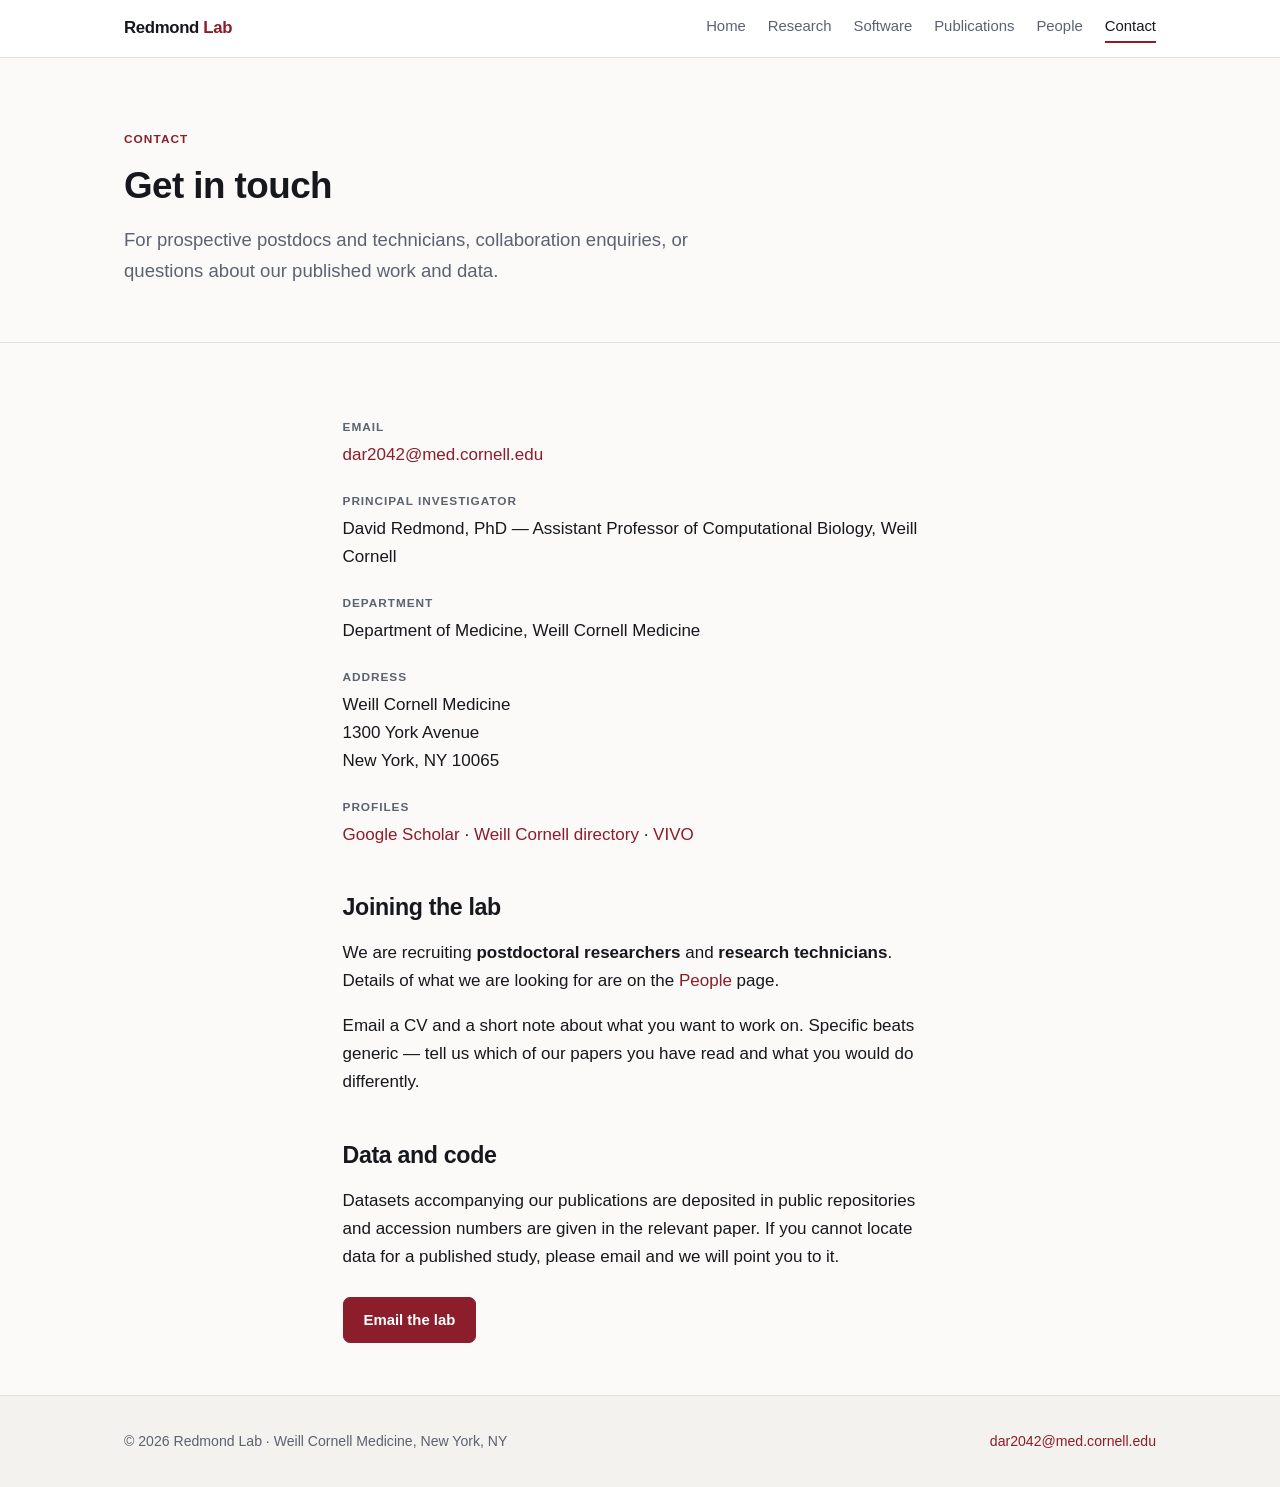
==== contact.html @ 6d59be24 "Add Software page; rename AI theme to ML for spatial/imaging; stronger Approach; expand collaborator" ====
<!DOCTYPE html>
<html lang="en">
<head>
<meta charset="utf-8">
<meta name="viewport" content="width=device-width, initial-scale=1">
<title>Contact &middot; Redmond Lab</title>
<meta name="description" content="Contact the Redmond Lab at Weill Cornell Medicine.">
<link rel="stylesheet" href="style.css">
</head>
<body>

<header class="site">
  <div class="wrap">
    <a class="brand" href="index.html">Redmond <span>Lab</span></a>
    <nav class="site">
      <a href="index.html">Home</a>
      <a href="research.html">Research</a>
      <a href="software.html">Software</a>
      <a href="publications.html">Publications</a>
      <a href="people.html">People</a>
      <a href="contact.html" aria-current="page">Contact</a>
    </nav>
  </div>
</header>

<div class="hero">
  <div class="wrap">
    <p class="kicker">Contact</p>
    <h1>Get in touch</h1>
    <p class="lead">
      For prospective postdocs and technicians, collaboration enquiries, or questions
      about our published work and data.
    </p>
  </div>
</div>

<section>
  <div class="wrap prose">

    <dl class="meta">
      <dt>Email</dt>
      <dd><a href="mailto:dar2042@med.cornell.edu">dar2042@med.cornell.edu</a></dd>

      <dt>Principal investigator</dt>
      <dd>David Redmond, PhD &mdash; Assistant Professor of Computational Biology, Weill Cornell</dd>

      <dt>Department</dt>
      <dd>Department of Medicine, Weill Cornell Medicine</dd>

      <dt>Address</dt>
      <!-- TODO: replace with your building, room and street address. -->
      <dd>
        Weill Cornell Medicine<br>
        1300 York Avenue<br>
        New York, NY 10065
      </dd>

      <dt>Profiles</dt>
      <dd>
        <a href="https://scholar.google.com/citations?user=XUTpJfoAAAAJ&amp;hl=en">Google Scholar</a> &middot;
        <a href="https://directory.weill.cornell.edu/person/profile/dar2042">Weill Cornell directory</a> &middot;
        <a href="https://vivo.weill.cornell.edu/display/cwid-dar2042">VIVO</a>
      </dd>
    </dl>

    <h2>Joining the lab</h2>
    <p>
      We are recruiting <strong>postdoctoral researchers</strong> and
      <strong>research technicians</strong>. Details of what we are looking for are on the
      <a href="people.html#join">People</a> page.
    </p>
    <p>
      Email a CV and a short note about what you want to work on. Specific beats generic
      &mdash; tell us which of our papers you have read and what you would do differently.
    </p>

    <h2>Data and code</h2>
    <!-- TODO: add GEO accessions and GitHub repository links for published datasets. -->
    <p>
      Datasets accompanying our publications are deposited in public repositories and
      accession numbers are given in the relevant paper. If you cannot locate data for a
      published study, please email and we will point you to it.
    </p>

    <div class="btn-row">
      <a class="btn" href="mailto:dar2042@med.cornell.edu">Email the lab</a>
    </div>

  </div>
</section>

<footer class="site">
  <div class="wrap">
    <p>&copy; 2026 Redmond Lab &middot; Weill Cornell Medicine, New York, NY</p>
    <p><a href="mailto:dar2042@med.cornell.edu">dar2042@med.cornell.edu</a></p>
  </div>
</footer>

</body>
</html>
---- style.css ----
/* Redmond Lab — redmondlab.org
   Single stylesheet, no dependencies. */

:root {
  --bg: #fbfaf8;
  --surface: #ffffff;
  --surface-alt: #f4f2ee;
  --text: #16181d;
  --muted: #5b6270;
  --border: #e4e1db;
  --accent: #8c1d2a;
  --accent-hover: #6f1621;
  --accent-soft: #f6ebec;
  --max: 1080px;
}

@media (prefers-color-scheme: dark) {
  :root {
    --bg: #101216;
    --surface: #171a20;
    --surface-alt: #1c2028;
    --text: #e8eaed;
    --muted: #98a0ae;
    --border: #272c35;
    --accent: #e8737f;
    --accent-hover: #f2929c;
    --accent-soft: #241a1d;
  }
}

*, *::before, *::after { box-sizing: border-box; }

html { -webkit-text-size-adjust: 100%; }

body {
  margin: 0;
  background: var(--bg);
  color: var(--text);
  font-family: -apple-system, BlinkMacSystemFont, "Segoe UI", Roboto,
               "Helvetica Neue", Arial, sans-serif;
  font-size: 17px;
  line-height: 1.65;
  -webkit-font-smoothing: antialiased;
}

.wrap { max-width: var(--max); margin: 0 auto; padding: 0 24px; }
.prose { max-width: 68ch; }

a { color: var(--accent); text-decoration: none; }
a:hover { color: var(--accent-hover); text-decoration: underline; }

h1, h2, h3 { line-height: 1.25; font-weight: 650; letter-spacing: -0.015em; }
h1 { font-size: 2.3rem; margin: 0 0 .5rem; }
h2 { font-size: 1.45rem; margin: 2.75rem 0 .9rem; }
h3 { font-size: 1.08rem; margin: 0 0 .4rem; }

/* ---------- header ---------- */

header.site {
  border-bottom: 1px solid var(--border);
  background: var(--surface);
  position: sticky;
  top: 0;
  z-index: 10;
}

header.site .wrap {
  display: flex;
  align-items: center;
  justify-content: space-between;
  gap: 24px;
  flex-wrap: wrap;
  padding-top: 14px;
  padding-bottom: 14px;
}

.brand {
  font-weight: 680;
  font-size: 1.05rem;
  letter-spacing: -0.02em;
  color: var(--text);
}
.brand:hover { text-decoration: none; color: var(--accent); }
.brand span { color: var(--accent); }

nav.site { display: flex; gap: 22px; flex-wrap: wrap; }
nav.site a {
  color: var(--muted);
  font-size: .93rem;
  font-weight: 500;
  padding-bottom: 2px;
  border-bottom: 2px solid transparent;
}
nav.site a:hover { color: var(--text); text-decoration: none; }
nav.site a[aria-current="page"] {
  color: var(--text);
  border-bottom-color: var(--accent);
}

/* ---------- hero ---------- */

.hero { padding: 72px 0 56px; border-bottom: 1px solid var(--border); }
.hero .kicker {
  text-transform: uppercase;
  letter-spacing: .09em;
  font-size: .74rem;
  font-weight: 650;
  color: var(--accent);
  margin: 0 0 14px;
}
.hero p.lead {
  font-size: 1.16rem;
  color: var(--muted);
  max-width: 62ch;
  margin: 1rem 0 0;
}
.hero .affil {
  font-size: 1rem;
  color: var(--muted);
  margin: .35rem 0 0;
}

/* ---------- sections & cards ---------- */

section { padding: 52px 0; }
section + section { border-top: 1px solid var(--border); }

.eyebrow {
  text-transform: uppercase;
  letter-spacing: .09em;
  font-size: .74rem;
  font-weight: 650;
  color: var(--muted);
  margin: 0 0 1.4rem;
}

.grid {
  display: grid;
  grid-template-columns: repeat(auto-fit, minmax(248px, 1fr));
  gap: 20px;
}

.card {
  background: var(--surface);
  border: 1px solid var(--border);
  border-radius: 10px;
  padding: 24px;
}
.card p { margin: 0; color: var(--muted); font-size: .95rem; }

/* The four research themes sit on one row on desktop, collapsing
   to 2-up then 1-up on narrower screens. */
.grid.themes { grid-template-columns: repeat(4, 1fr); }
@media (max-width: 900px) { .grid.themes { grid-template-columns: repeat(2, 1fr); } }
@media (max-width: 560px) { .grid.themes { grid-template-columns: 1fr; } }

a.card {
  color: inherit;
  display: flex;
  flex-direction: column;
  transition: border-color .15s ease, transform .15s ease, box-shadow .15s ease;
}
a.card:hover {
  text-decoration: none;
  border-color: var(--accent);
  transform: translateY(-2px);
  box-shadow: 0 6px 18px rgba(0, 0, 0, .07);
}
a.card h3 { transition: color .15s ease; }
a.card:hover h3 { color: var(--accent); }
a.card:focus-visible {
  outline: 2px solid var(--accent);
  outline-offset: 3px;
}
a.card .more {
  margin-top: auto;
  padding-top: 16px;
  font-size: .84rem;
  font-weight: 600;
  color: var(--accent);
}

@media (prefers-reduced-motion: reduce) {
  a.card, a.card h3 { transition: none; }
  a.card:hover { transform: none; }
}

/* ---------- theme blocks (research page) ---------- */

.theme {
  display: grid;
  grid-template-columns: 190px 1fr;
  gap: 32px;
  padding: 40px 0;
  border-top: 1px solid var(--border);
  scroll-margin-top: 88px; /* clears the sticky header when jumped to via #anchor */
}
.theme .papers-label {
  text-transform: uppercase;
  letter-spacing: .08em;
  font-size: .72rem;
  font-weight: 650;
  color: var(--muted);
  margin: 1.8rem 0 .2rem;
}
.theme:first-of-type { border-top: none; }
.theme > h2 { margin: 0; font-size: 1.18rem; }
.theme .body p { margin-top: 0; }
.theme .body p:last-child { margin-bottom: 0; }

@media (max-width: 720px) {
  .theme { grid-template-columns: 1fr; gap: 10px; }
}

/* ---------- publications ---------- */

.pub-year {
  font-size: .8rem;
  font-weight: 700;
  letter-spacing: .08em;
  color: var(--accent);
  margin: 2.2rem 0 .7rem;
  padding-bottom: .4rem;
  border-bottom: 1px solid var(--border);
}

ul.pubs { list-style: none; margin: 0; padding: 0; }
ul.pubs li {
  padding: 11px 0;
  border-bottom: 1px solid var(--border);
  font-size: .95rem;
}
ul.pubs li:last-child { border-bottom: none; }
ul.pubs .venue { color: var(--muted); font-style: italic; }

.highlight {
  background: var(--accent-soft);
  border-left: 3px solid var(--accent);
  border-radius: 0 8px 8px 0;
  padding: 18px 22px;
  margin: 0 0 12px;
}
.highlight .venue { color: var(--muted); font-style: italic; font-size: .9rem; }

/* ---------- misc ---------- */

.btn-row { display: flex; gap: 12px; flex-wrap: wrap; margin-top: 26px; }
.btn {
  display: inline-block;
  padding: 10px 20px;
  border-radius: 7px;
  font-size: .93rem;
  font-weight: 550;
  border: 1px solid var(--accent);
  background: var(--accent);
  color: #fff;
}
.btn:hover { background: var(--accent-hover); border-color: var(--accent-hover); color: #fff; text-decoration: none; }
.btn.ghost { background: transparent; color: var(--accent); }
.btn.ghost:hover { background: var(--accent-soft); color: var(--accent); }

@media (prefers-color-scheme: dark) {
  .btn { color: #14161a; }
  .btn:hover { color: #14161a; }
}

dl.meta { margin: 0; }
dl.meta dt {
  font-size: .74rem;
  text-transform: uppercase;
  letter-spacing: .08em;
  font-weight: 650;
  color: var(--muted);
  margin-top: 1.4rem;
}
dl.meta dd { margin: .25rem 0 0; }

footer.site {
  border-top: 1px solid var(--border);
  padding: 34px 0;
  color: var(--muted);
  font-size: .88rem;
  background: var(--surface-alt);
}
footer.site .wrap {
  display: flex;
  justify-content: space-between;
  gap: 16px;
  flex-wrap: wrap;
}
footer.site p { margin: 0; }
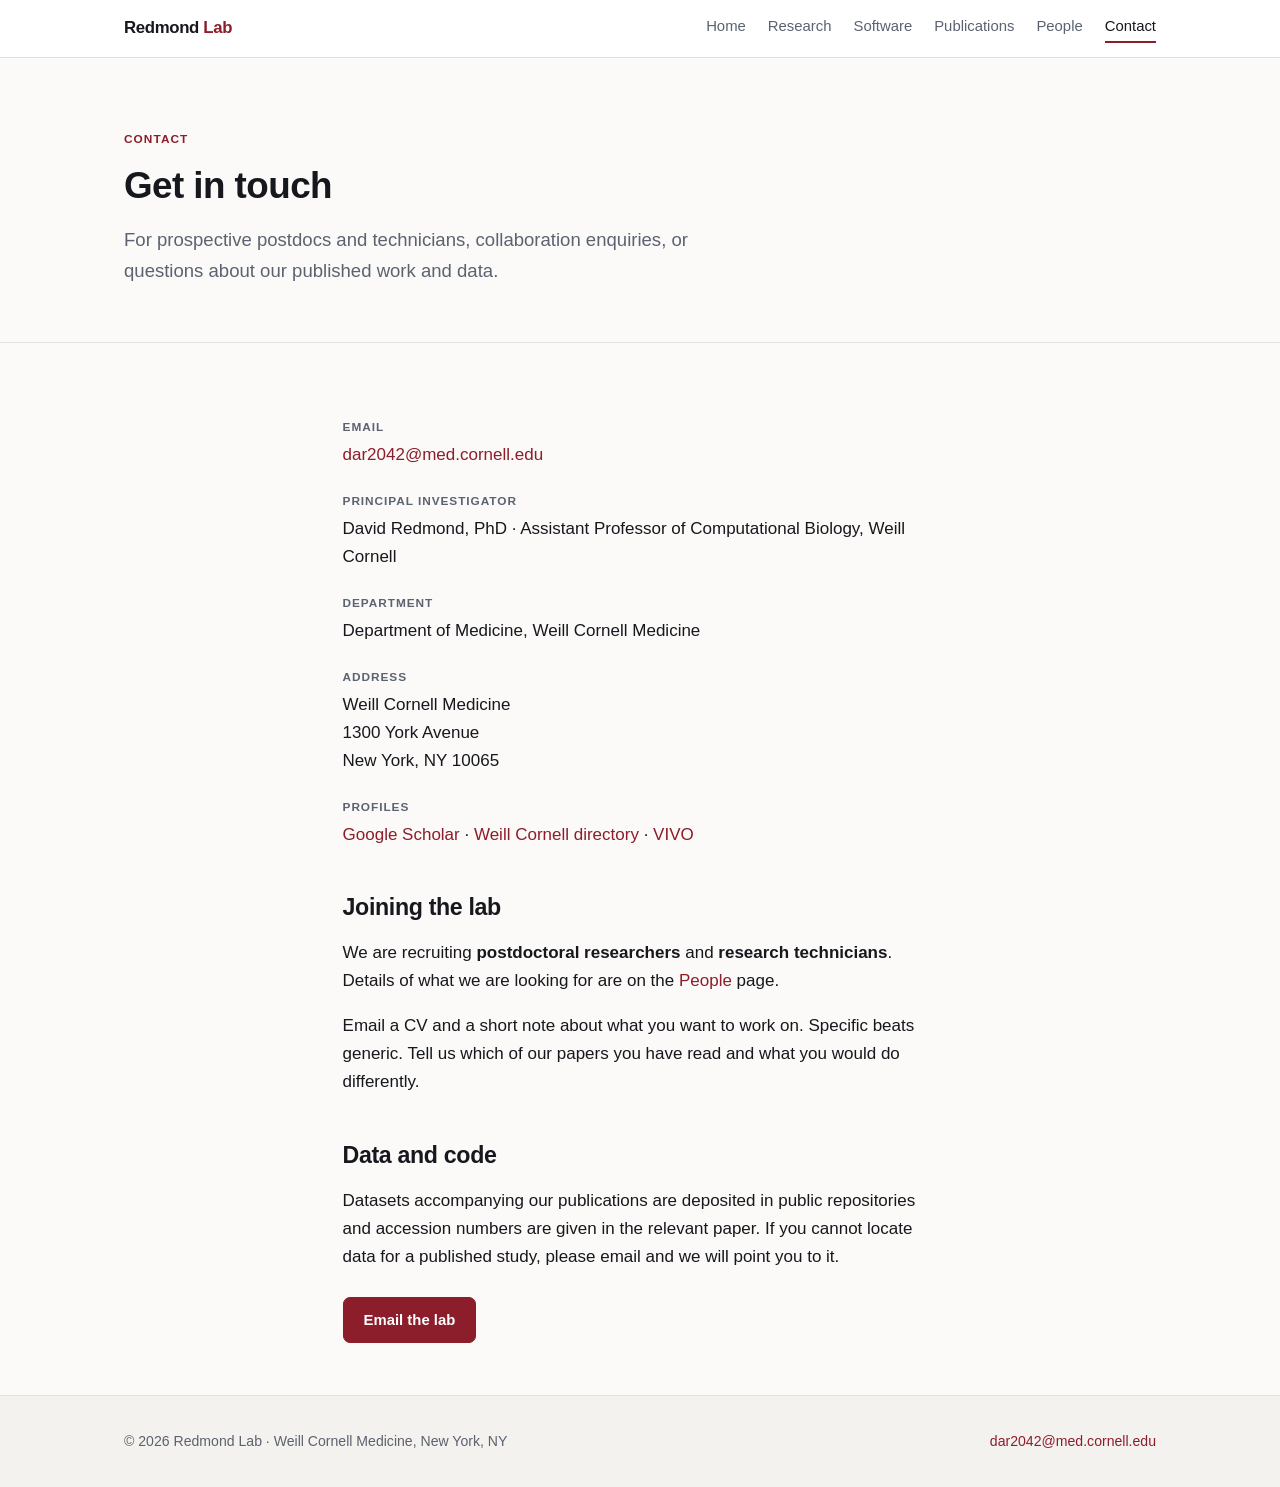
==== commit 42d15188: "Remove em dashes and plain down the prose" ====
--- a/contact.html
+++ b/contact.html
@@ -3,8 +3,21 @@
 <head>
 <meta charset="utf-8">
 <meta name="viewport" content="width=device-width, initial-scale=1">
-<title>Contact &middot; Redmond Lab</title>
-<meta name="description" content="Contact the Redmond Lab at Weill Cornell Medicine.">
+<title>Contact | Redmond Lab, Weill Cornell Medicine</title>
+<meta name="description" content="Contact the Redmond Lab at Weill Cornell Medicine about collaborations, data, or postdoc and technician positions.">
+<meta name="author" content="David Redmond">
+<link rel="canonical" href="https://redmondlab.org/contact.html">
+
+<meta property="og:type" content="website">
+<meta property="og:site_name" content="Redmond Lab">
+<meta property="og:title" content="Contact | Redmond Lab, Weill Cornell Medicine">
+<meta property="og:description" content="Contact the Redmond Lab at Weill Cornell Medicine about collaborations, data, or postdoc and technician positions.">
+<meta property="og:url" content="https://redmondlab.org/contact.html">
+<meta property="og:locale" content="en_US">
+<meta name="twitter:card" content="summary">
+<meta name="twitter:title" content="Contact | Redmond Lab, Weill Cornell Medicine">
+<meta name="twitter:description" content="Contact the Redmond Lab at Weill Cornell Medicine about collaborations, data, or postdoc and technician positions.">
+
 <link rel="stylesheet" href="style.css">
 </head>
 <body>
@@ -42,7 +55,7 @@
       <dd><a href="mailto:dar2042@med.cornell.edu">dar2042@med.cornell.edu</a></dd>
 
       <dt>Principal investigator</dt>
-      <dd>David Redmond, PhD &mdash; Assistant Professor of Computational Biology, Weill Cornell</dd>
+      <dd>David Redmond, PhD &middot; Assistant Professor of Computational Biology, Weill Cornell</dd>
 
       <dt>Department</dt>
       <dd>Department of Medicine, Weill Cornell Medicine</dd>
@@ -70,8 +83,8 @@
       <a href="people.html#join">People</a> page.
     </p>
     <p>
-      Email a CV and a short note about what you want to work on. Specific beats generic
-      &mdash; tell us which of our papers you have read and what you would do differently.
+      Email a CV and a short note about what you want to work on. Specific beats generic.
+      Tell us which of our papers you have read and what you would do differently.
     </p>
 
     <h2>Data and code</h2>
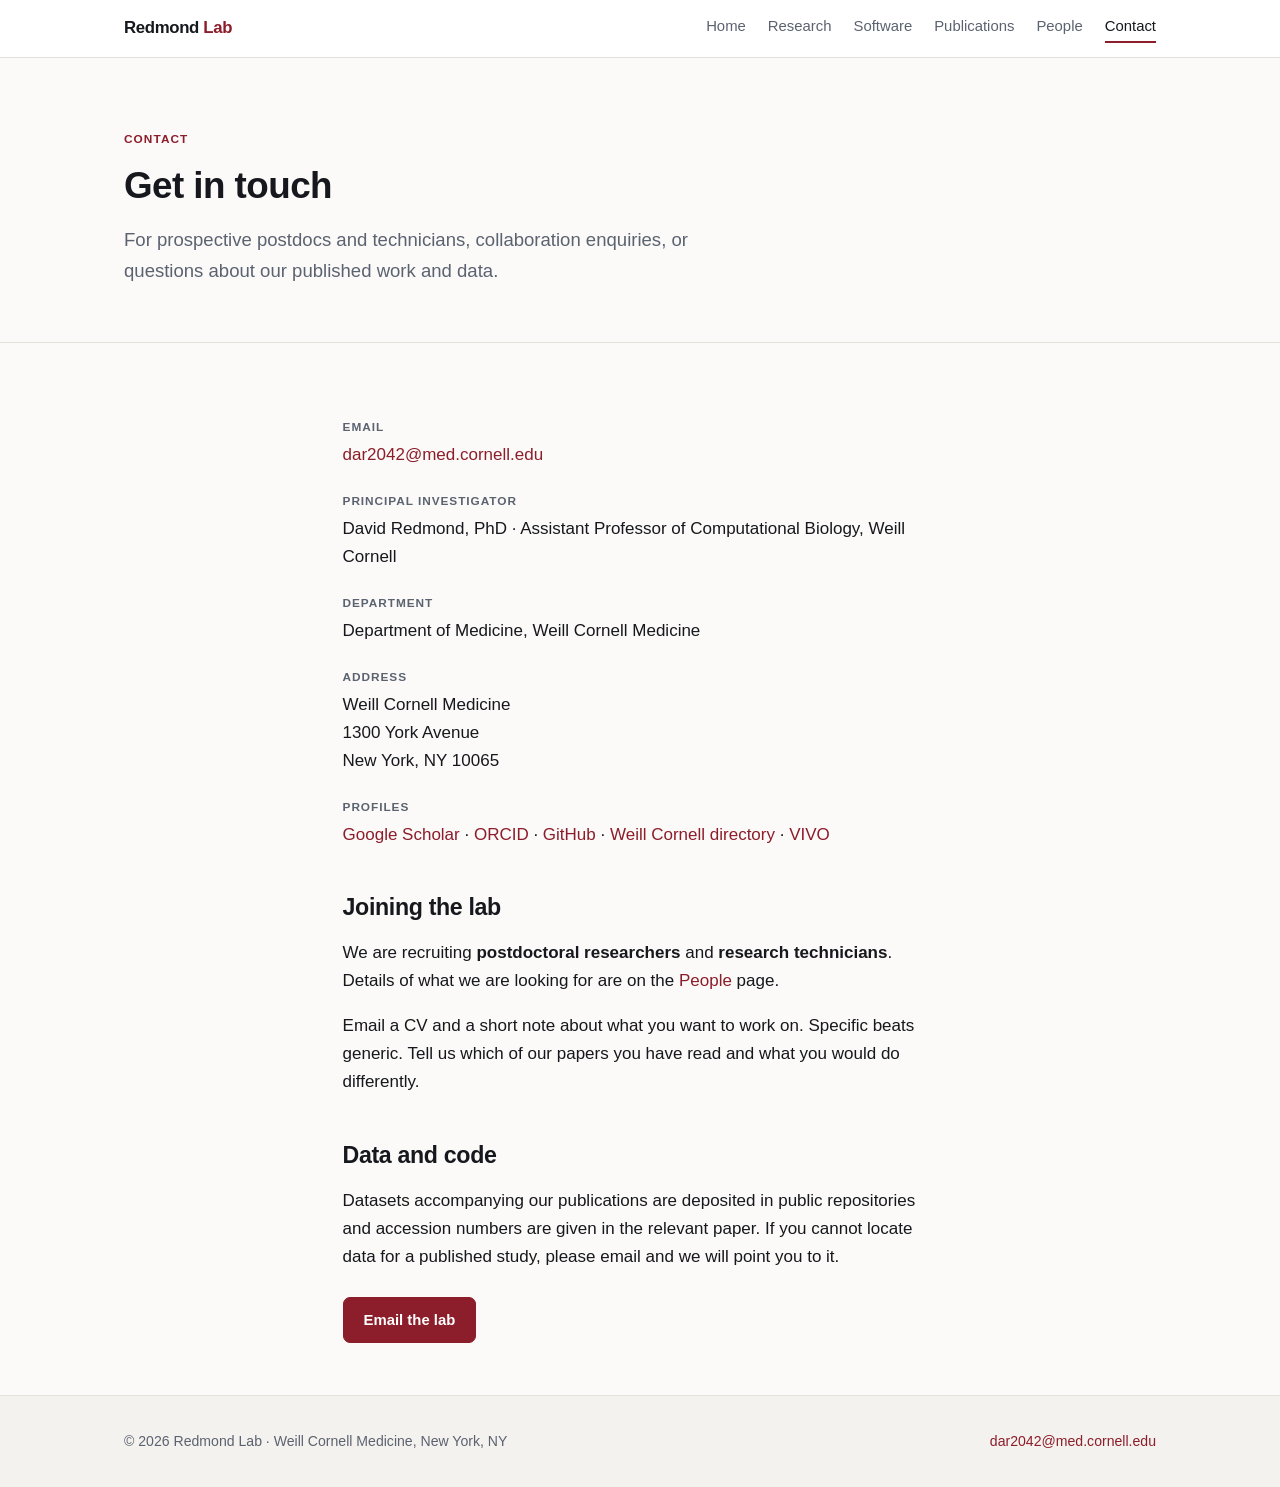
==== commit 1b9624d6: "Add ORCID to profile links and schema.org sameAs" ====
--- a/contact.html
+++ b/contact.html
@@ -71,6 +71,8 @@
       <dt>Profiles</dt>
       <dd>
         <a href="https://scholar.google.com/citations?user=XUTpJfoAAAAJ&amp;hl=en">Google Scholar</a> &middot;
+        <a href="https://orcid.org/0000-0002-0983-8606">ORCID</a> &middot;
+        <a href="https://github.com/redmondlab">GitHub</a> &middot;
         <a href="https://directory.weill.cornell.edu/person/profile/dar2042">Weill Cornell directory</a> &middot;
         <a href="https://vivo.weill.cornell.edu/display/cwid-dar2042">VIVO</a>
       </dd>
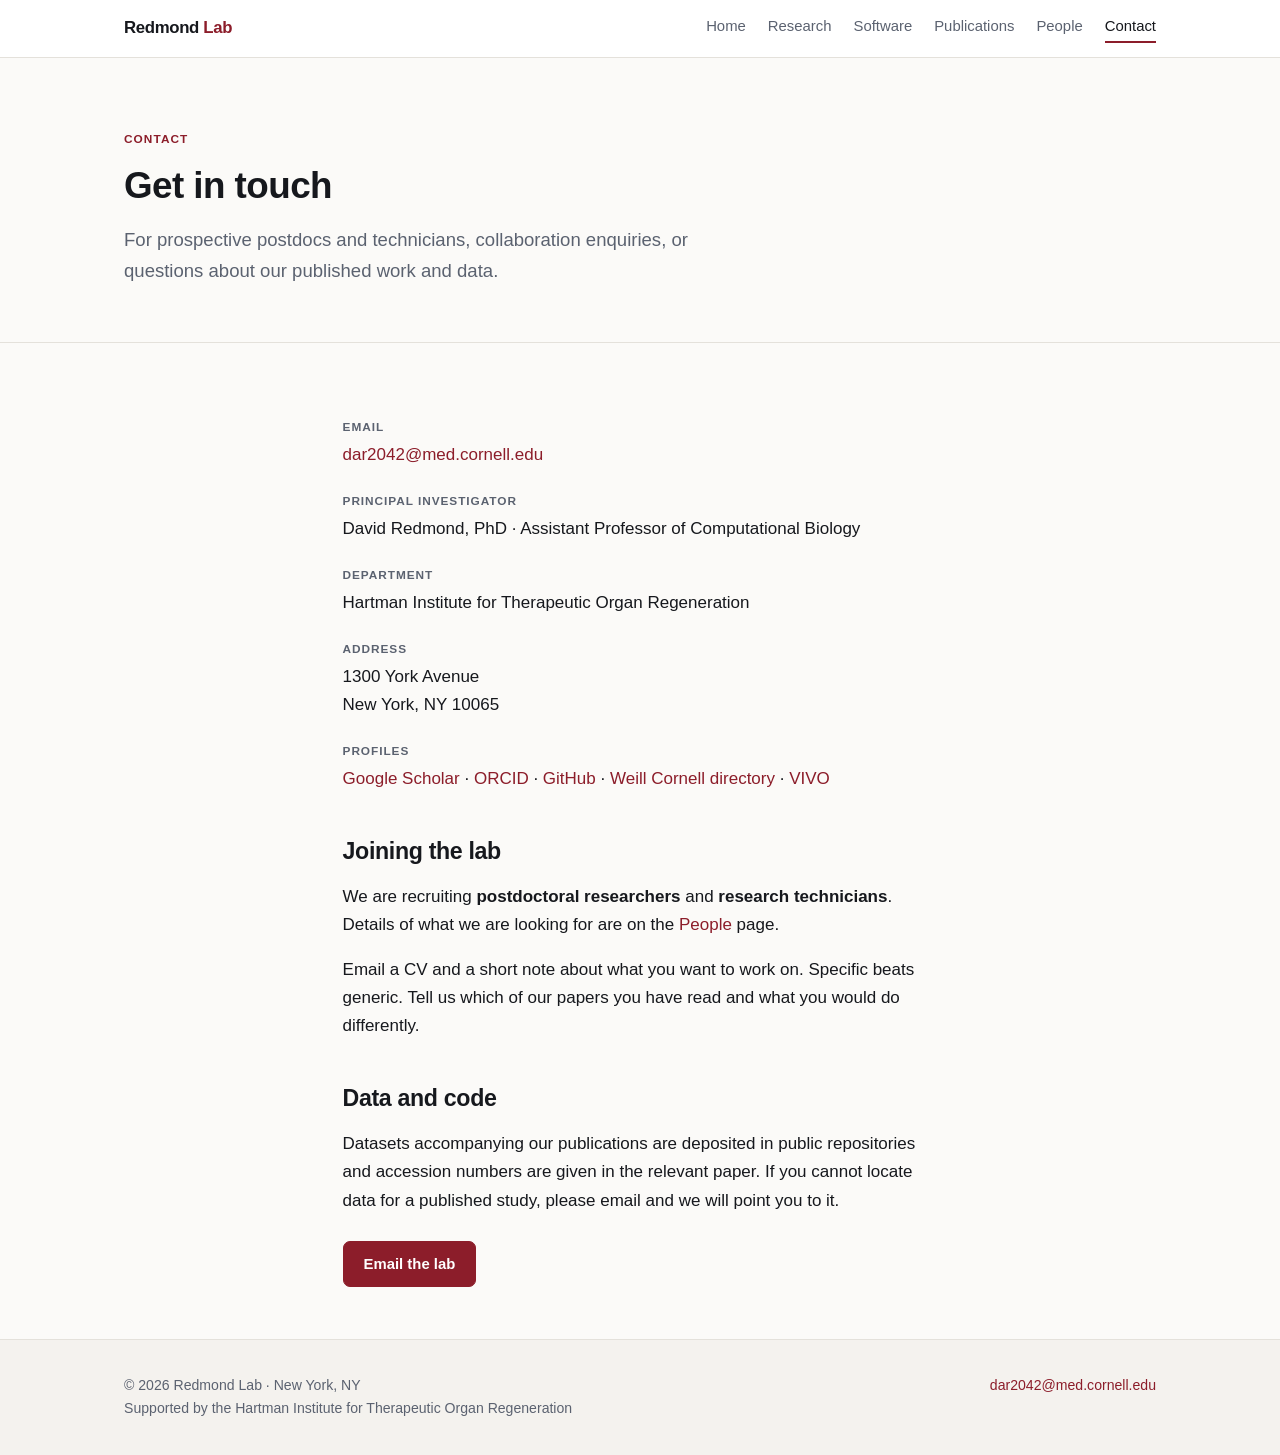
==== commit e308815b: "Lead with Hartman Institute support; de-emphasise Weill Cornell branding" ====
--- a/contact.html
+++ b/contact.html
@@ -3,20 +3,20 @@
 <head>
 <meta charset="utf-8">
 <meta name="viewport" content="width=device-width, initial-scale=1">
-<title>Contact | Redmond Lab, Weill Cornell Medicine</title>
-<meta name="description" content="Contact the Redmond Lab at Weill Cornell Medicine about collaborations, data, or postdoc and technician positions.">
+<title>Contact | Redmond Lab</title>
+<meta name="description" content="Contact the Redmond Lab about collaborations, data, or postdoc and technician positions.">
 <meta name="author" content="David Redmond">
 <link rel="canonical" href="https://redmondlab.org/contact.html">
 
 <meta property="og:type" content="website">
 <meta property="og:site_name" content="Redmond Lab">
-<meta property="og:title" content="Contact | Redmond Lab, Weill Cornell Medicine">
-<meta property="og:description" content="Contact the Redmond Lab at Weill Cornell Medicine about collaborations, data, or postdoc and technician positions.">
+<meta property="og:title" content="Contact | Redmond Lab">
+<meta property="og:description" content="Contact the Redmond Lab about collaborations, data, or postdoc and technician positions.">
 <meta property="og:url" content="https://redmondlab.org/contact.html">
 <meta property="og:locale" content="en_US">
 <meta name="twitter:card" content="summary">
-<meta name="twitter:title" content="Contact | Redmond Lab, Weill Cornell Medicine">
-<meta name="twitter:description" content="Contact the Redmond Lab at Weill Cornell Medicine about collaborations, data, or postdoc and technician positions.">
+<meta name="twitter:title" content="Contact | Redmond Lab">
+<meta name="twitter:description" content="Contact the Redmond Lab about collaborations, data, or postdoc and technician positions.">
 
 <link rel="stylesheet" href="style.css">
 </head>
@@ -55,15 +55,14 @@
       <dd><a href="mailto:dar2042@med.cornell.edu">dar2042@med.cornell.edu</a></dd>
 
       <dt>Principal investigator</dt>
-      <dd>David Redmond, PhD &middot; Assistant Professor of Computational Biology, Weill Cornell</dd>
+      <dd>David Redmond, PhD &middot; Assistant Professor of Computational Biology</dd>
 
       <dt>Department</dt>
-      <dd>Department of Medicine, Weill Cornell Medicine</dd>
+      <dd>Hartman Institute for Therapeutic Organ Regeneration</dd>
 
       <dt>Address</dt>
       <!-- TODO: replace with your building, room and street address. -->
       <dd>
-        Weill Cornell Medicine<br>
         1300 York Avenue<br>
         New York, NY 10065
       </dd>
@@ -106,7 +105,8 @@
 
 <footer class="site">
   <div class="wrap">
-    <p>&copy; 2026 Redmond Lab &middot; Weill Cornell Medicine, New York, NY</p>
+    <p>&copy; 2026 Redmond Lab &middot; New York, NY<br>
+       Supported by the Hartman Institute for Therapeutic Organ Regeneration</p>
     <p><a href="mailto:dar2042@med.cornell.edu">dar2042@med.cornell.edu</a></p>
   </div>
 </footer>
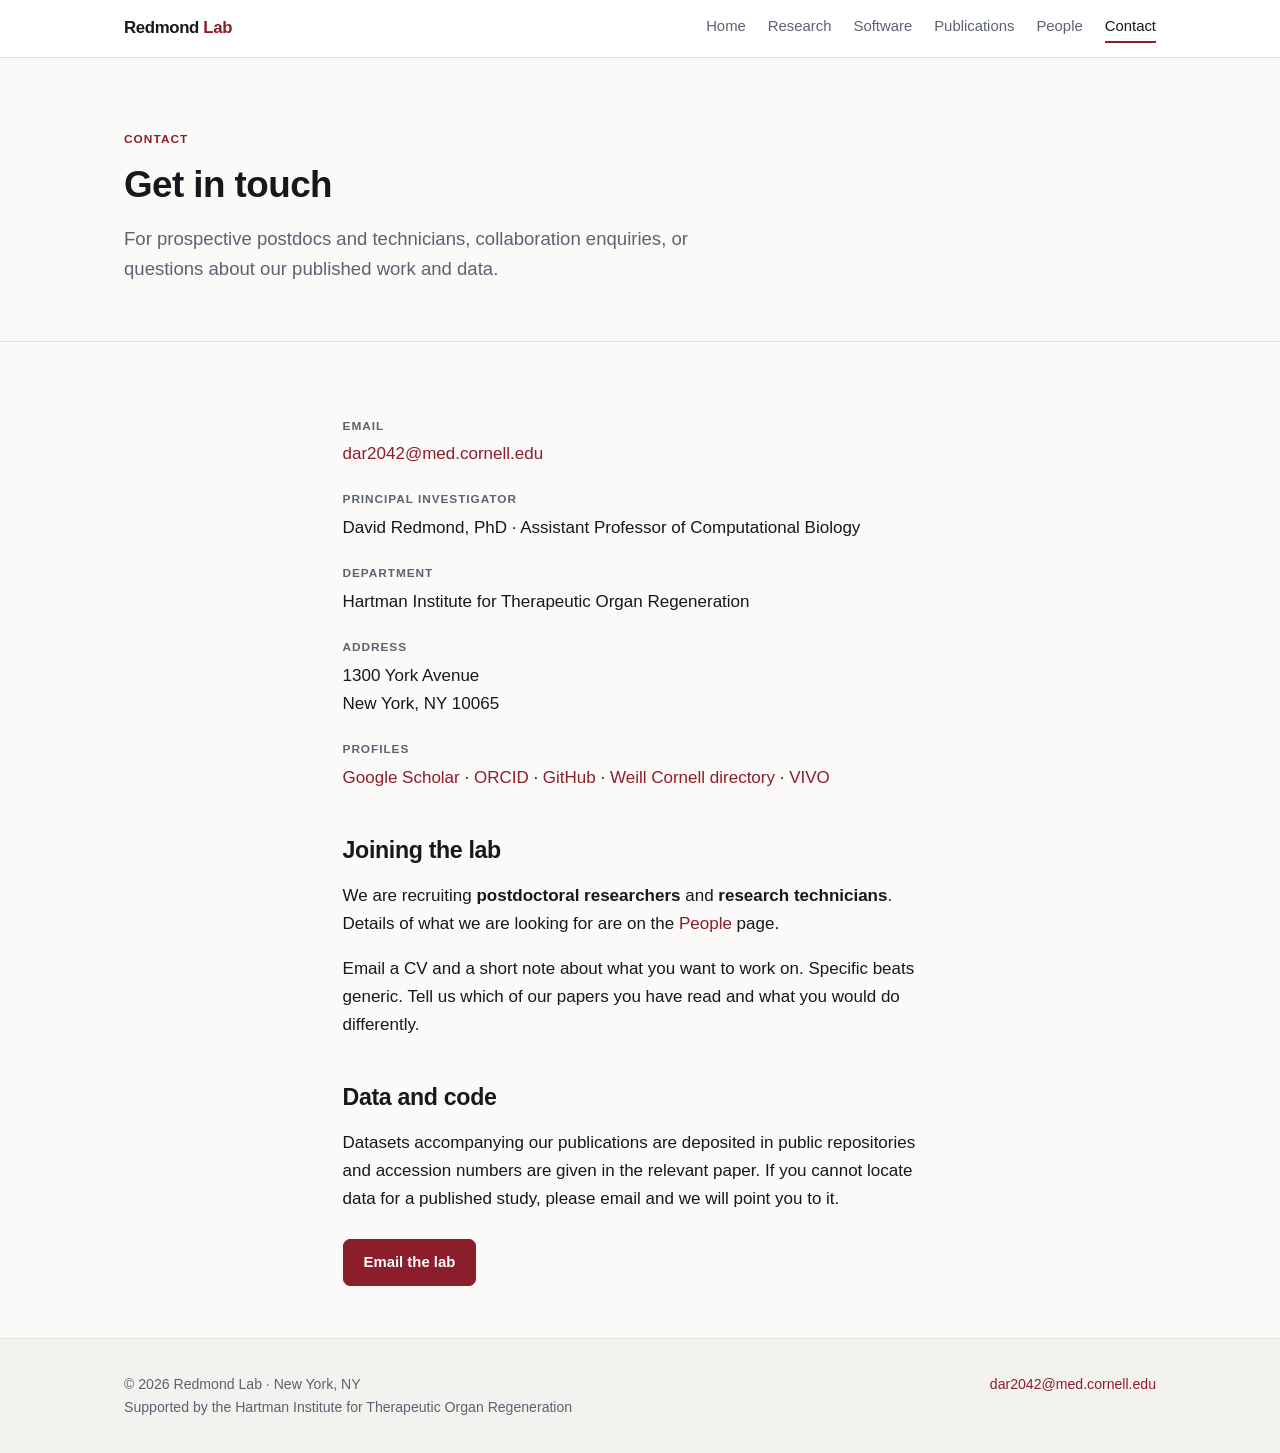
==== commit 138e1837: "Add social share card and people avatars Open Graph: every page previously had twitter:card set to s" ====
--- a/contact.html
+++ b/contact.html
@@ -14,9 +14,15 @@
 <meta property="og:description" content="Contact the Redmond Lab about collaborations, data, or postdoc and technician positions.">
 <meta property="og:url" content="https://redmondlab.org/contact.html">
 <meta property="og:locale" content="en_US">
-<meta name="twitter:card" content="summary">
+<meta property="og:image" content="https://redmondlab.org/assets/og-card.png">
+<meta property="og:image:width" content="1200">
+<meta property="og:image:height" content="630">
+<meta property="og:image:alt" content="Redmond Lab, Weill Cornell Medicine. David Redmond, PhD, Assistant Professor of Computational Biology.">
+<meta name="twitter:card" content="summary_large_image">
 <meta name="twitter:title" content="Contact | Redmond Lab">
 <meta name="twitter:description" content="Contact the Redmond Lab about collaborations, data, or postdoc and technician positions.">
+<meta name="twitter:image" content="https://redmondlab.org/assets/og-card.png">
+<meta name="twitter:image:alt" content="Redmond Lab, Weill Cornell Medicine. David Redmond, PhD, Assistant Professor of Computational Biology.">
 
 <link rel="stylesheet" href="style.css">
 </head>
--- a/style.css
+++ b/style.css
@@ -105,6 +105,7 @@
   letter-spacing: .09em;
   font-size: .74rem;
   font-weight: 650;
+  line-height: 1.55;
   color: var(--accent);
   margin: 0 0 14px;
 }
@@ -118,6 +119,12 @@
   font-size: 1rem;
   color: var(--muted);
   margin: .35rem 0 0;
+}
+.hero p.detail {
+  font-size: 1rem;
+  color: var(--muted);
+  max-width: 66ch;
+  margin: 1.3rem 0 0;
 }
 
 /* ---------- sections & cards ---------- */
@@ -148,11 +155,18 @@
 }
 .card p { margin: 0; color: var(--muted); font-size: .95rem; }
 
-/* The four research themes sit on one row on desktop, collapsing
+/* Four-across rows (research themes, collaborators) that collapse
    to 2-up then 1-up on narrower screens. */
-.grid.themes { grid-template-columns: repeat(4, 1fr); }
-@media (max-width: 900px) { .grid.themes { grid-template-columns: repeat(2, 1fr); } }
-@media (max-width: 560px) { .grid.themes { grid-template-columns: 1fr; } }
+.grid.themes,
+.grid.four { grid-template-columns: repeat(4, 1fr); }
+@media (max-width: 900px) {
+  .grid.themes,
+  .grid.four { grid-template-columns: repeat(2, 1fr); }
+}
+@media (max-width: 560px) {
+  .grid.themes,
+  .grid.four { grid-template-columns: 1fr; }
+}
 
 a.card {
   color: inherit;
@@ -183,6 +197,44 @@
 @media (prefers-reduced-motion: reduce) {
   a.card, a.card h3 { transition: none; }
   a.card:hover { transform: none; }
+}
+
+/* ---------- people ---------- */
+
+/* Name row at the top of a person card. The avatar is either an <img>
+   headshot or a <span> of initials; both use the .avatar class so the
+   two are interchangeable. */
+.person-head {
+  display: flex;
+  align-items: center;
+  gap: 14px;
+  margin-bottom: 14px;
+}
+.person-head h3 { margin: 0; }
+
+.avatar {
+  flex: 0 0 56px;
+  width: 56px;
+  height: 56px;
+  border-radius: 50%;
+  border: 1px solid var(--border);
+  object-fit: cover;
+  background: var(--accent-soft);
+  color: var(--accent);
+  display: flex;
+  align-items: center;
+  justify-content: center;
+  font-size: .95rem;
+  font-weight: 650;
+  letter-spacing: .04em;
+  user-select: none;
+}
+
+.avatar.lead-avatar {
+  flex-basis: 76px;
+  width: 76px;
+  height: 76px;
+  font-size: 1.2rem;
 }
 
 /* ---------- theme blocks (research page) ---------- */
@@ -232,6 +284,21 @@
 }
 ul.pubs li:last-child { border-bottom: none; }
 ul.pubs .venue { color: var(--muted); font-style: italic; }
+
+ul.pubs li a, .highlight a {
+  color: inherit;
+  text-decoration: none;
+  transition: color .15s ease;
+}
+ul.pubs li a:hover, .highlight a:hover {
+  color: var(--accent);
+  text-decoration: underline;
+}
+ul.pubs li a:focus-visible, .highlight a:focus-visible {
+  outline: 2px solid var(--accent);
+  outline-offset: 2px;
+  border-radius: 2px;
+}
 
 .highlight {
   background: var(--accent-soft);
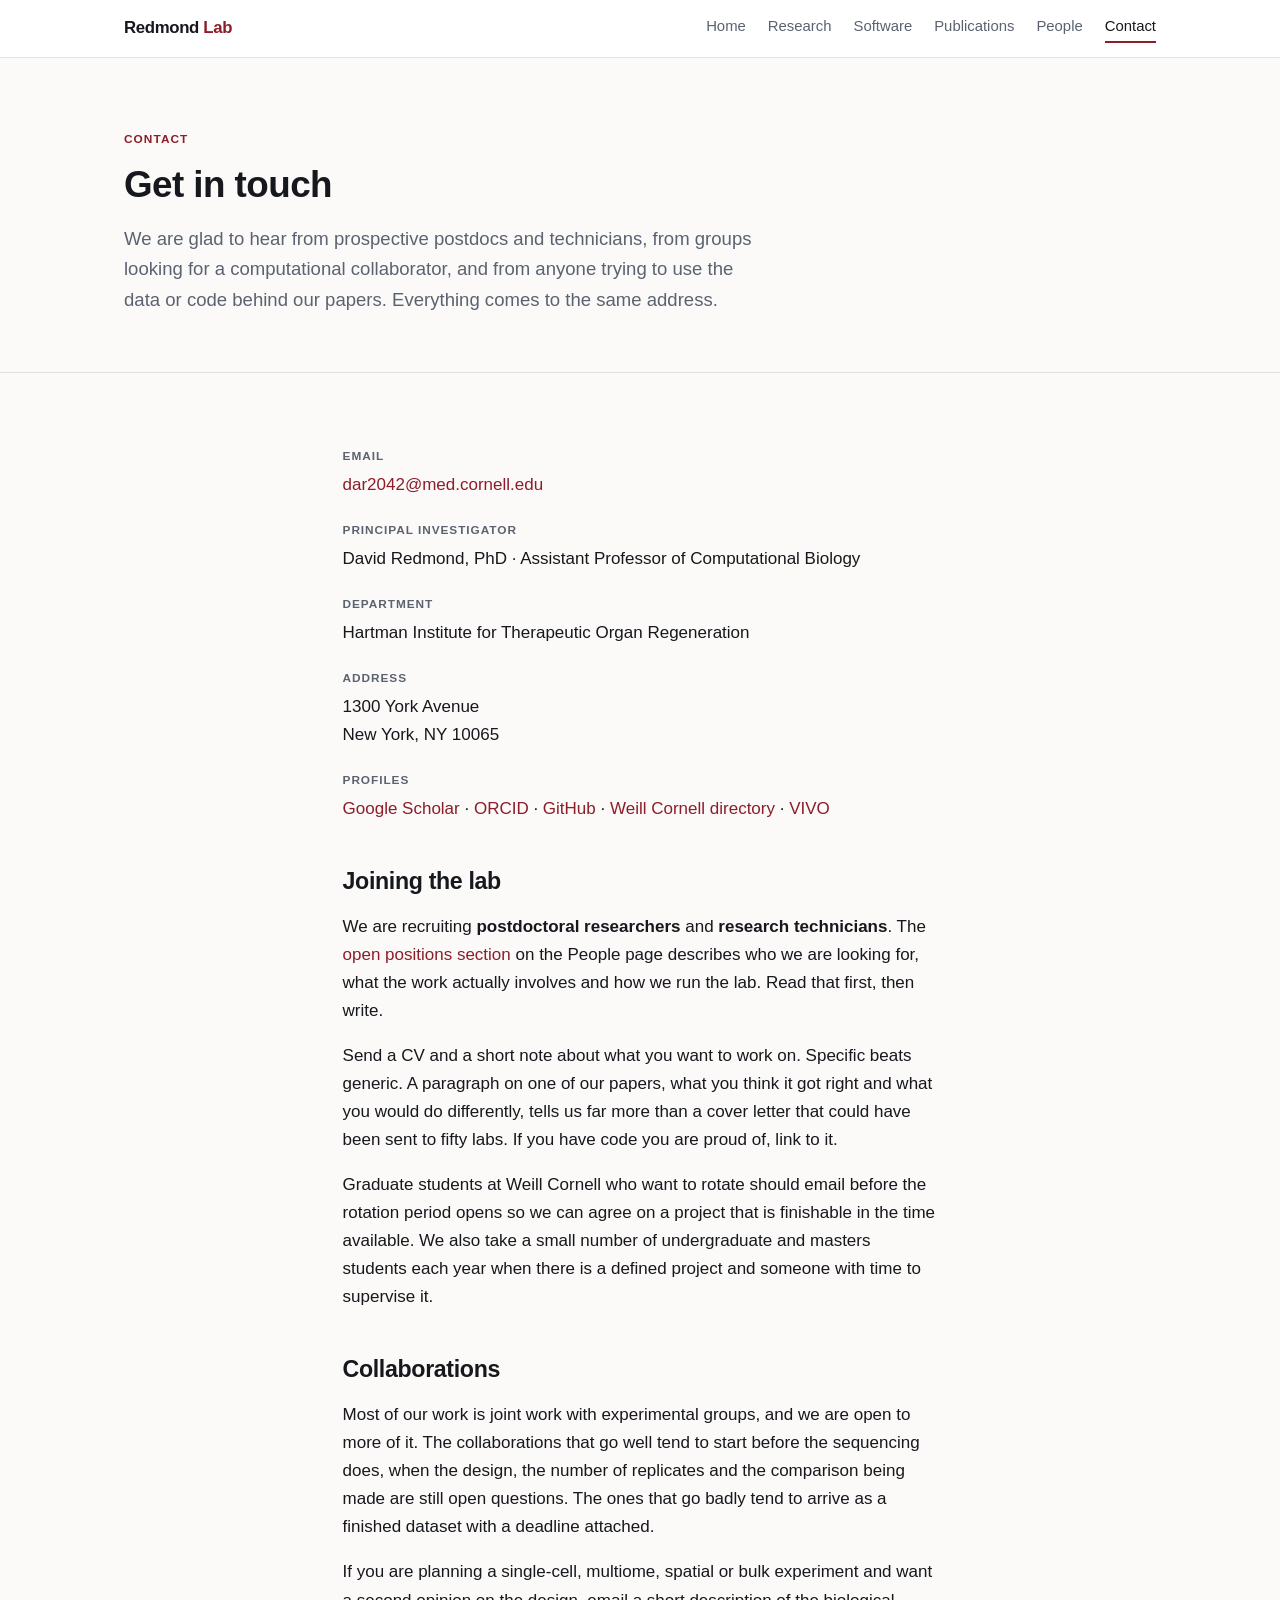
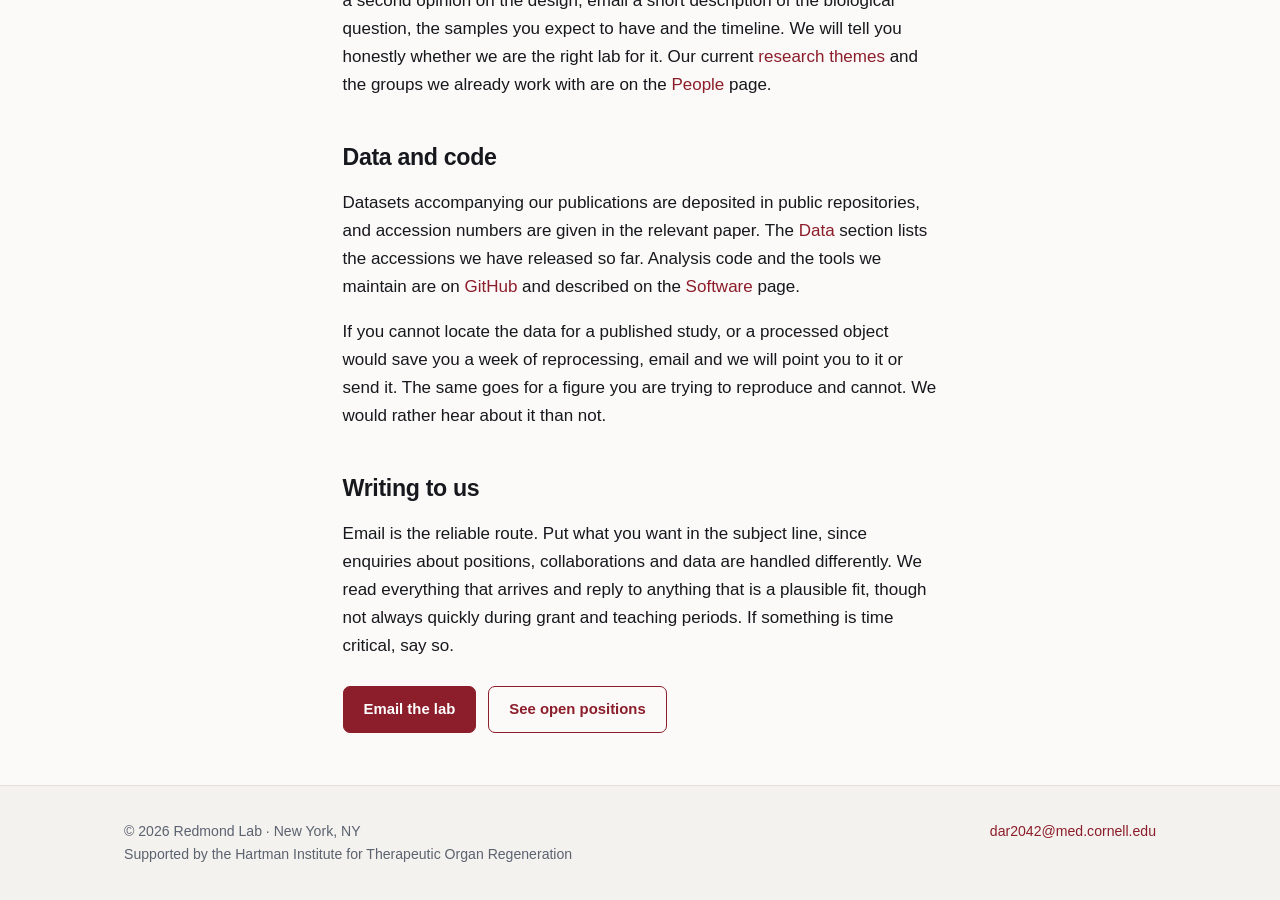
==== commit 83ea547c: "Restore longer contact and open-positions copy Contact page gains collaborations and writing-to-us s" ====
--- a/contact.html
+++ b/contact.html
@@ -47,8 +47,9 @@
     <p class="kicker">Contact</p>
     <h1>Get in touch</h1>
     <p class="lead">
-      For prospective postdocs and technicians, collaboration enquiries, or questions
-      about our published work and data.
+      We are glad to hear from prospective postdocs and technicians, from groups looking
+      for a computational collaborator, and from anyone trying to use the data or code
+      behind our papers. Everything comes to the same address.
     </p>
   </div>
 </div>
@@ -86,24 +87,69 @@
     <h2>Joining the lab</h2>
     <p>
       We are recruiting <strong>postdoctoral researchers</strong> and
-      <strong>research technicians</strong>. Details of what we are looking for are on the
-      <a href="people.html#join">People</a> page.
+      <strong>research technicians</strong>. The
+      <a href="people.html#join">open positions section</a> on the People page describes
+      who we are looking for, what the work actually involves and how we run the lab. Read
+      that first, then write.
     </p>
     <p>
-      Email a CV and a short note about what you want to work on. Specific beats generic.
-      Tell us which of our papers you have read and what you would do differently.
+      Send a CV and a short note about what you want to work on. Specific beats generic. A
+      paragraph on one of our papers, what you think it got right and what you would do
+      differently, tells us far more than a cover letter that could have been sent to
+      fifty labs. If you have code you are proud of, link to it.
+    </p>
+    <p>
+      Graduate students at Weill Cornell who want to rotate should email before the
+      rotation period opens so we can agree on a project that is finishable in the time
+      available. We also take a small number of undergraduate and masters students each
+      year when there is a defined project and someone with time to supervise it.
+    </p>
+
+    <h2>Collaborations</h2>
+    <p>
+      Most of our work is joint work with experimental groups, and we are open to more of
+      it. The collaborations that go well tend to start before the sequencing does, when
+      the design, the number of replicates and the comparison being made are still open
+      questions. The ones that go badly tend to arrive as a finished dataset with a
+      deadline attached.
+    </p>
+    <p>
+      If you are planning a single-cell, multiome, spatial or bulk experiment and want a
+      second opinion on the design, email a short description of the biological question,
+      the samples you expect to have and the timeline. We will tell you honestly whether
+      we are the right lab for it. Our current
+      <a href="research.html">research themes</a> and the groups we already work with are
+      on the <a href="people.html">People</a> page.
     </p>
 
     <h2>Data and code</h2>
     <!-- TODO: add GEO accessions and GitHub repository links for published datasets. -->
     <p>
-      Datasets accompanying our publications are deposited in public repositories and
-      accession numbers are given in the relevant paper. If you cannot locate data for a
-      published study, please email and we will point you to it.
+      Datasets accompanying our publications are deposited in public repositories, and
+      accession numbers are given in the relevant paper. The
+      <a href="software.html#data">Data</a> section lists the accessions we have released
+      so far. Analysis code and the tools we maintain are on
+      <a href="https://github.com/redmondlab">GitHub</a> and described on the
+      <a href="software.html">Software</a> page.
+    </p>
+    <p>
+      If you cannot locate the data for a published study, or a processed object would
+      save you a week of reprocessing, email and we will point you to it or send it. The
+      same goes for a figure you are trying to reproduce and cannot. We would rather hear
+      about it than not.
+    </p>
+
+    <h2>Writing to us</h2>
+    <p>
+      Email is the reliable route. Put what you want in the subject line, since enquiries
+      about positions, collaborations and data are handled differently. We read everything
+      that arrives and reply to anything that is a plausible fit, though not always
+      quickly during grant and teaching periods. If something is time critical, say so.
     </p>
 
     <div class="btn-row">
       <a class="btn" href="mailto:dar2042@med.cornell.edu">Email the lab</a>
+      <a class="btn ghost" href="people.html#join">See open positions</a>
     </div>
 
   </div>
--- a/style.css
+++ b/style.css
@@ -53,6 +53,9 @@
 h1 { font-size: 2.3rem; margin: 0 0 .5rem; }
 h2 { font-size: 1.45rem; margin: 2.75rem 0 .9rem; }
 h3 { font-size: 1.08rem; margin: 0 0 .4rem; }
+.prose h3 { margin-top: 2rem; }
+.prose ul { padding-left: 1.15rem; }
+.prose ul li { margin-bottom: .5rem; }
 
 /* ---------- header ---------- */
 
@@ -200,6 +203,13 @@
 }
 
 /* ---------- people ---------- */
+
+/* Person cards hold only a few lines, so they are capped rather than
+   stretched across the full width the way the default .grid does. */
+.grid.people { grid-template-columns: repeat(auto-fill, minmax(260px, 360px)); }
+@media (max-width: 560px) {
+  .grid.people { grid-template-columns: 1fr; }
+}
 
 /* Name row at the top of a person card. The avatar is either an <img>
    headshot or a <span> of initials; both use the .avatar class so the
@@ -308,6 +318,36 @@
   margin: 0 0 12px;
 }
 .highlight .venue { color: var(--muted); font-style: italic; font-size: .9rem; }
+
+/* ---------- datasets ---------- */
+
+ul.datasets { list-style: none; margin: 0; padding: 0; }
+ul.datasets li {
+  padding: 15px 0;
+  border-bottom: 1px solid var(--border);
+}
+ul.datasets li:last-child { border-bottom: none; }
+ul.datasets .ds-title { font-size: .95rem; font-weight: 600; }
+ul.datasets .ds-title a { color: inherit; text-decoration: none; }
+ul.datasets .ds-title a:hover { color: var(--accent); text-decoration: underline; }
+ul.datasets .venue { color: var(--muted); font-style: italic; font-size: .88rem; }
+
+.accs { display: flex; flex-wrap: wrap; gap: 6px; margin-top: 9px; }
+a.acc {
+  font-family: ui-monospace, SFMono-Regular, Menlo, Consolas, monospace;
+  font-size: .78rem;
+  padding: 2px 8px;
+  border: 1px solid var(--border);
+  border-radius: 5px;
+  background: var(--surface);
+  color: var(--muted);
+  white-space: nowrap;
+}
+a.acc:hover {
+  border-color: var(--accent);
+  color: var(--accent);
+  text-decoration: none;
+}
 
 /* ---------- misc ---------- */
 
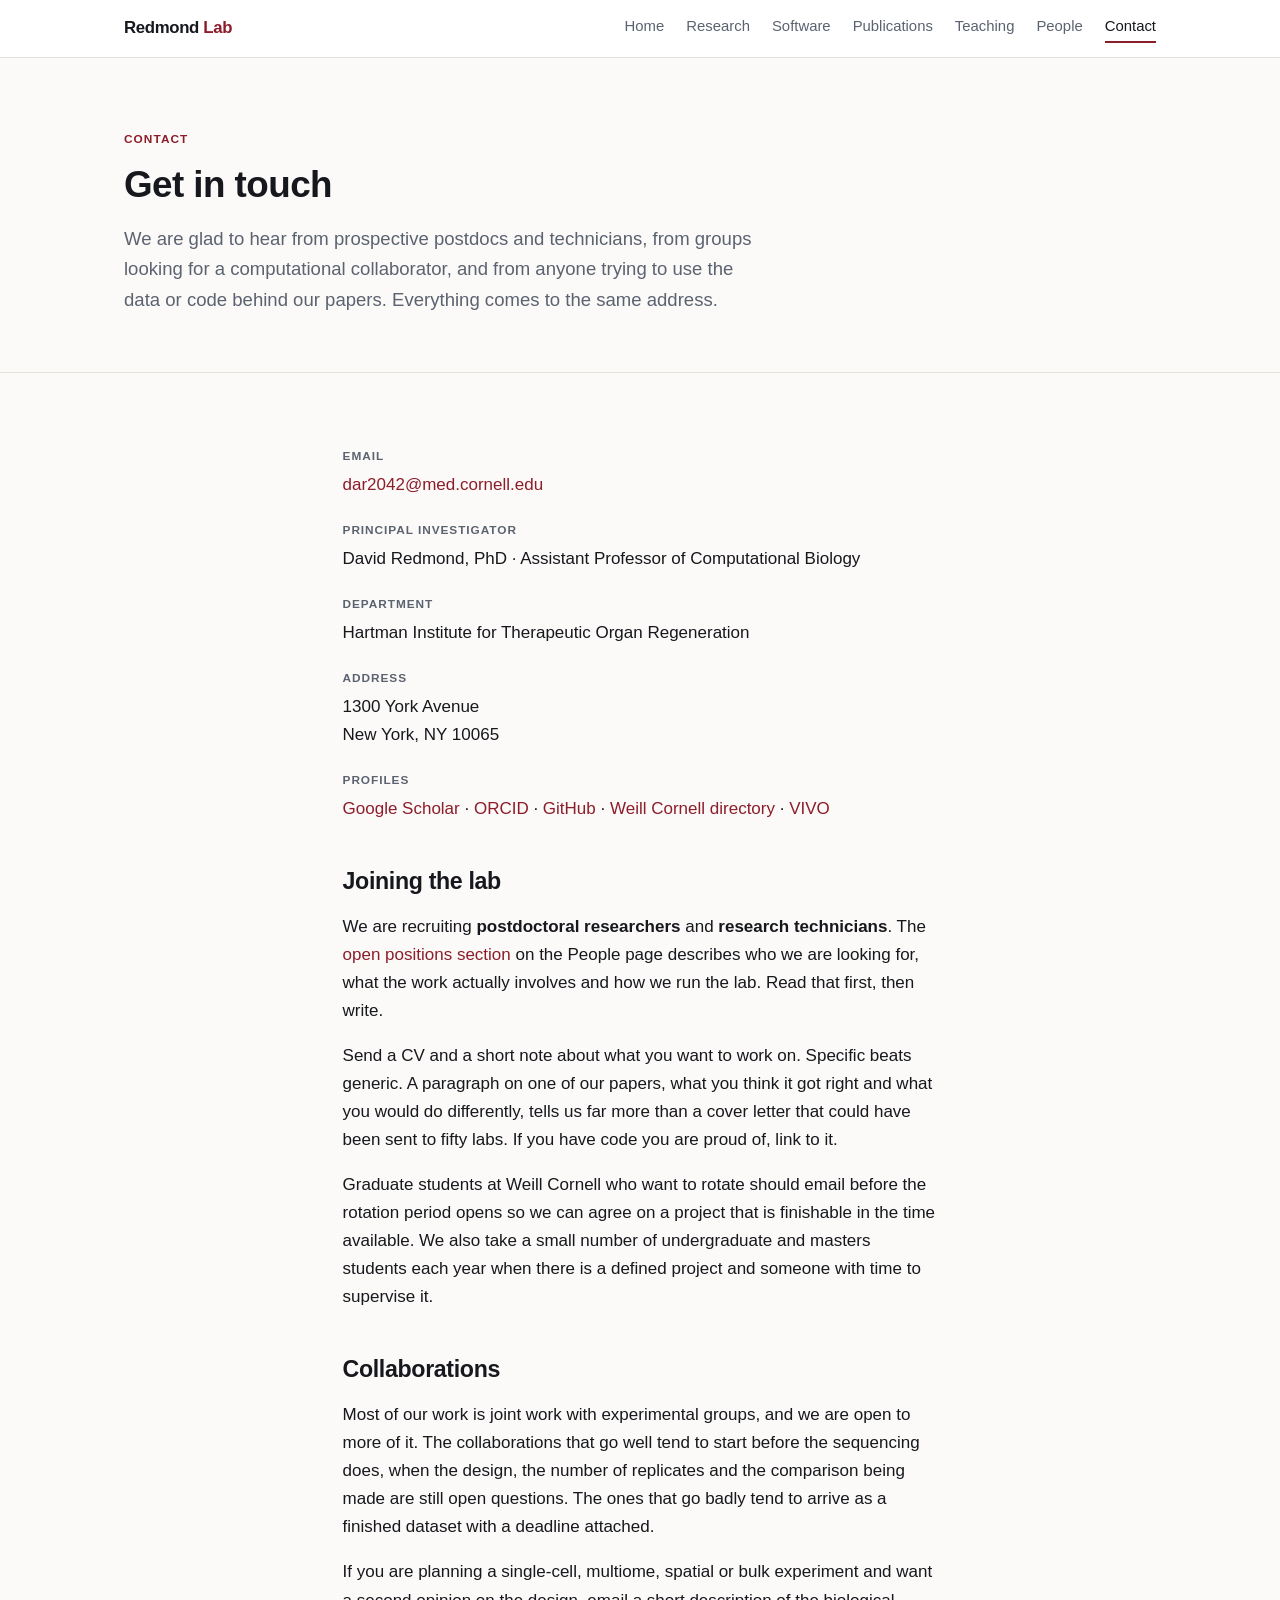
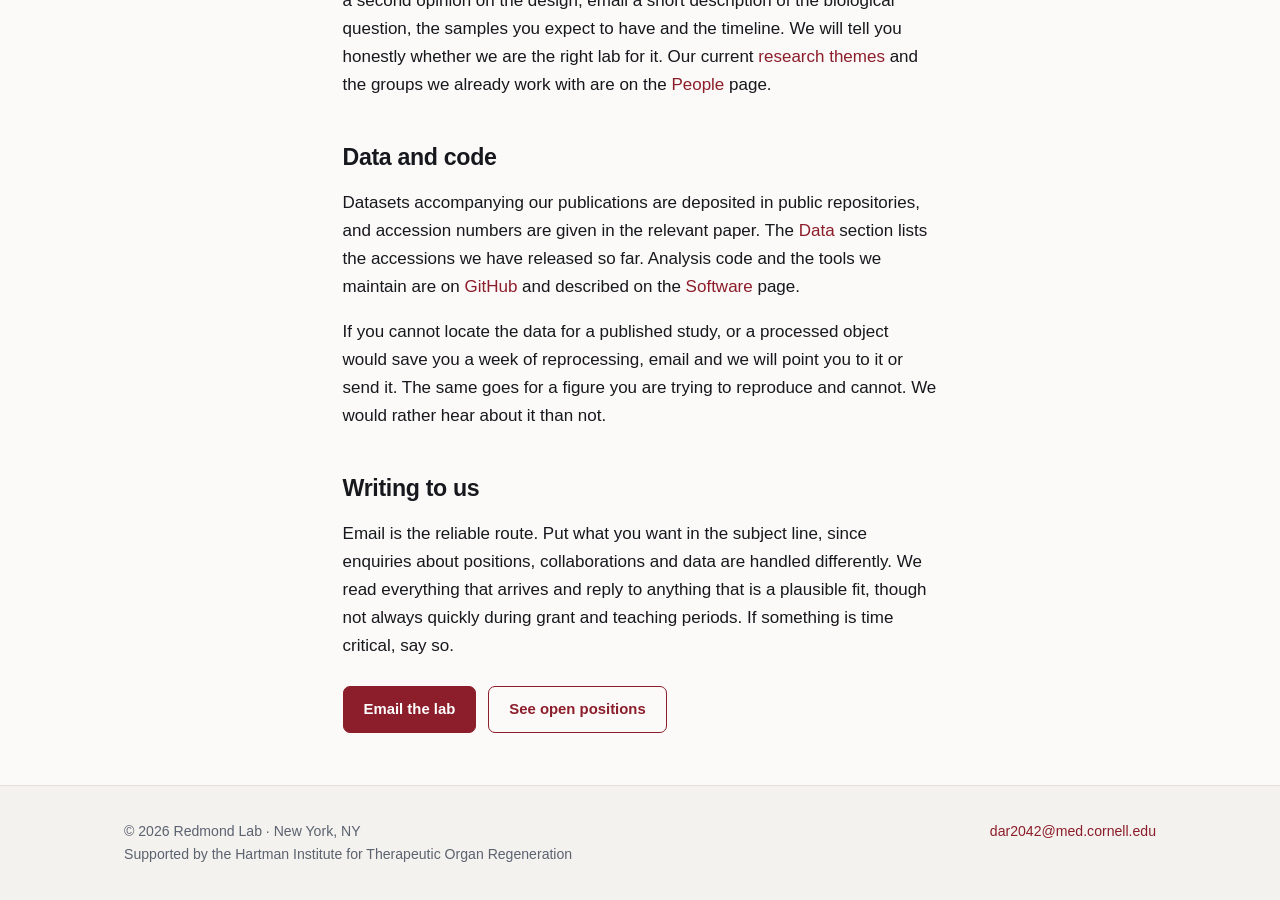
==== commit 127cbf76: "Add Teaching page for the two R video courses New teaching.html covering the bulk RNAseq/GEO course " ====
--- a/contact.html
+++ b/contact.html
@@ -36,6 +36,7 @@
       <a href="research.html">Research</a>
       <a href="software.html">Software</a>
       <a href="publications.html">Publications</a>
+      <a href="teaching.html">Teaching</a>
       <a href="people.html">People</a>
       <a href="contact.html" aria-current="page">Contact</a>
     </nav>
